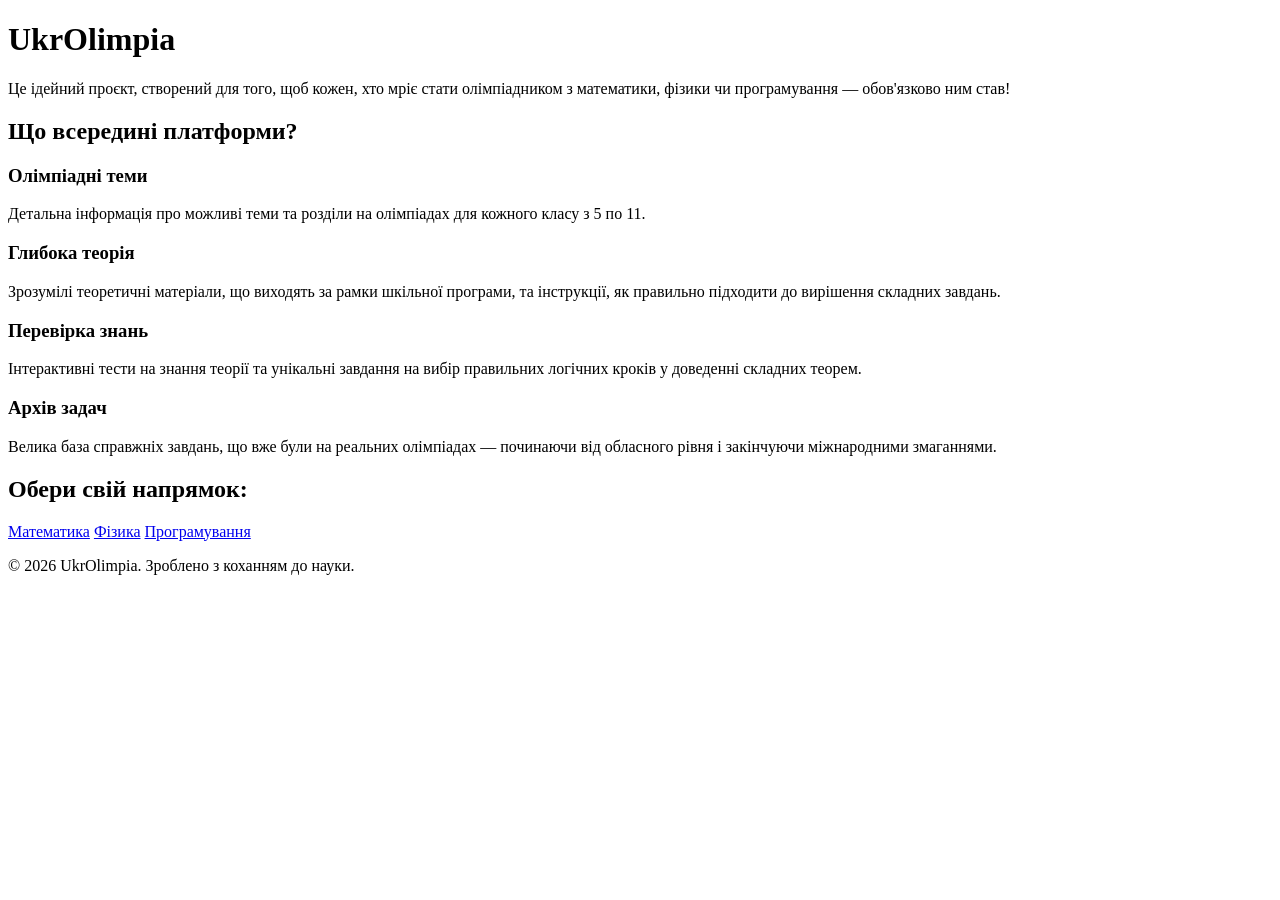
==== index.html @ 1d9d96b6 "Create index.html" ====
<!DOCTYPE html>
<html lang="uk">
<head>
    <meta charset="UTF-8">
    <meta name="viewport" content="width=device-width, initial-scale=1.0">
    <title>UkrOlimpia — Твій шлях до вершин</title>
    <!-- Підключення зовнішнього файлу стилів -->
    <link rel="stylesheet" href="style.css">
</head>
<body>

    <!-- Хедер з ідеєю проєкту -->
    <header>
        <div class="header-container">
            <h1>Ukr<span>Olimpia</span></h1>
            <p>
                Це ідейний проєкт, створений для того, щоб кожен, хто мріє стати олімпіадником з математики, фізики чи програмування — обов'язково ним став!
            </p>
        </div>
    </header>

    <!-- Головний контент сторінки -->
    <main>
        <h2 class="section-title">Що всередині платформи?</h2>
        
        <div class="features-grid">
            <!-- Картка 1: Теми -->
            <div class="feature-card">
                <h3>Олімпіадні теми</h3>
                <p>Детальна інформація про можливі теми та розділи на олімпіадах для кожного класу з 5 по 11.</p>
            </div>

            <!-- Картка 2: Теорія -->
            <div class="feature-card">
                <h3>Глибока теорія</h3>
                <p>Зрозумілі теоретичні матеріали, що виходять за рамки шкільної програми, та інструкції, як правильно підходити до вирішення складних завдань.</p>
            </div>

            <!-- Картка 3: Тести -->
            <div class="feature-card">
                <h3>Перевірка знань</h3>
                <p>Інтерактивні тести на знання теорії та унікальні завдання на вибір правильних логічних кроків у доведенні складних теорем.</p>
            </div>

            <!-- Картка 4: Реальні задачі -->
            <div class="feature-card">
                <h3>Архів задач</h3>
                <p>Велика база справжніх завдань, що вже були на реальних олімпіадах — починаючи від обласного рівня і закінчуючи міжнародними змаганнями.</p>
            </div>
        </div>

        <!-- Навігація по предметах -->
        <div class="subjects-section">
            <h2>Обери свій напрямок:</h2>
            <div class="buttons-container">
                <a href="#" class="btn-subject">Математика</a>
                <a href="#" class="btn-subject">Фізика</a>
                <a href="#" class="btn-subject">Програмування</a>
            </div>
        </div>
    </main>

    <!-- Футер -->
    <footer>
        <p>&copy; 2026 UkrOlimpia. Зроблено з коханням до науки.</p>
    </footer>

</body>
</html>
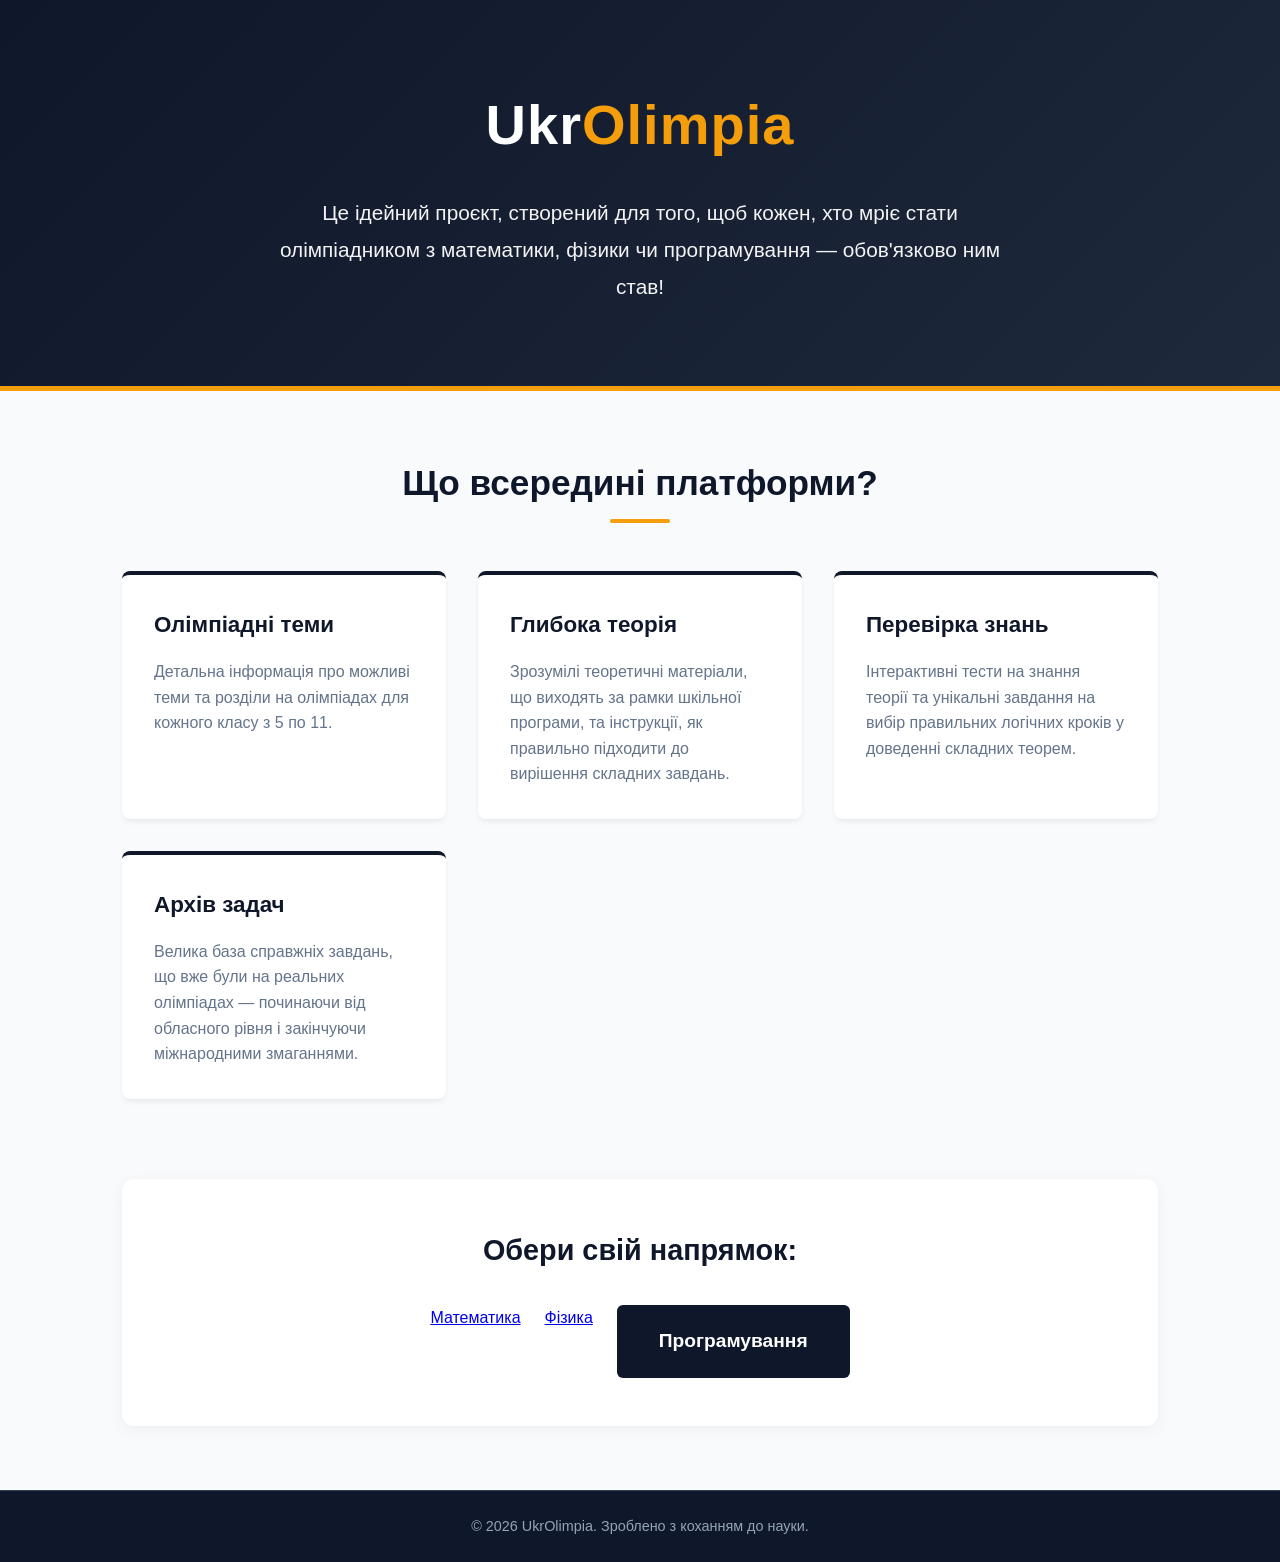
==== commit 3c509994: "Update index.html" ====
--- a/index.html
+++ b/index.html
@@ -53,8 +53,8 @@
         <div class="subjects-section">
             <h2>Обери свій напрямок:</h2>
             <div class="buttons-container">
-                <a href="#" class="btn-subject">Математика</a>
-                <a href="#" class="btn-subject">Фізика</a>
+                <a href="#" class="mathgen.html">Математика</a>
+                <a href="#" class="physicsgen.html">Фізика</a>
                 <a href="#" class="btn-subject">Програмування</a>
             </div>
         </div>
--- a/style.css
+++ b/style.css
@@ -0,0 +1,183 @@
+/* Базові налаштування (Строгий, але сучасний стиль) */
+:root {
+    --bg-color: #f8fafc;
+    --primary-dark: #0f172a; /* Глибокий синій/графіт */
+    --secondary-dark: #1e293b;
+    --accent-gold: #f59e0b; /* Золотий акцент */
+    --accent-hover: #d97706;
+    --text-light: #ffffff;
+    --text-dark: #334155;
+}
+
+* {
+    margin: 0;
+    padding: 0;
+    box-sizing: border-box;
+    font-family: 'Segoe UI', Tahoma, Geneva, Verdana, sans-serif;
+}
+
+body {
+    background-color: var(--bg-color);
+    color: var(--text-dark);
+    line-height: 1.6;
+    display: flex;
+    flex-direction: column;
+    min-height: 100vh;
+}
+
+/* Хедер / Hero Section */
+header {
+    background: linear-gradient(135deg, var(--primary-dark) 0%, var(--secondary-dark) 100%);
+    color: var(--text-light);
+    padding: 5rem 2rem;
+    text-align: center;
+    position: relative;
+    border-bottom: 5px solid var(--accent-gold);
+}
+
+.header-container {
+    max-width: 900px;
+    margin: 0 auto;
+}
+
+header h1 {
+    font-size: 3.5rem;
+    font-weight: 800;
+    letter-spacing: 1px;
+    margin-bottom: 1.5rem;
+    color: var(--text-light);
+}
+
+header h1 span {
+    color: var(--accent-gold);
+}
+
+header p {
+    font-size: 1.3rem;
+    font-weight: 300;
+    max-width: 750px;
+    margin: 0 auto;
+    opacity: 0.95;
+    line-height: 1.8;
+}
+
+/* Головний контент */
+main {
+    flex: 1;
+    max-width: 1100px;
+    margin: 0 auto;
+    padding: 4rem 2rem;
+    width: 100%;
+}
+
+.section-title {
+    text-align: center;
+    font-size: 2.2rem;
+    color: var(--primary-dark);
+    margin-bottom: 3rem;
+    position: relative;
+}
+
+.section-title::after {
+    content: '';
+    display: block;
+    width: 60px;
+    height: 4px;
+    background-color: var(--accent-gold);
+    margin: 0.5rem auto 0;
+    border-radius: 2px;
+}
+
+/* Сітка з картками */
+.features-grid {
+    display: grid;
+    grid-template-columns: repeat(auto-fit, minmax(280px, 1fr));
+    gap: 2rem;
+    margin-bottom: 5rem;
+}
+
+.feature-card {
+    background: #ffffff;
+    padding: 2rem;
+    border-radius: 8px;
+    box-shadow: 0 4px 6px -1px rgba(0, 0, 0, 0.05), 0 2px 4px -1px rgba(0, 0, 0, 0.03);
+    border-top: 4px solid var(--primary-dark);
+    transition: transform 0.2s, box-shadow 0.2s;
+}
+
+.feature-card:hover {
+    transform: translateY(-5px);
+    box-shadow: 0 10px 15px -3px rgba(0, 0, 0, 0.1);
+    border-top-color: var(--accent-gold);
+}
+
+.feature-card h3 {
+    font-size: 1.4rem;
+    color: var(--primary-dark);
+    margin-bottom: 1rem;
+}
+
+.feature-card p {
+    font-size: 1rem;
+    color: #64748b;
+}
+
+/* Блок вибору предметів */
+.subjects-section {
+    text-align: center;
+    background: #ffffff;
+    padding: 3rem 2rem;
+    border-radius: 12px;
+    box-shadow: 0 4px 15px rgba(0,0,0,0.05);
+}
+
+.subjects-section h2 {
+    font-size: 1.8rem;
+    margin-bottom: 2rem;
+    color: var(--primary-dark);
+}
+
+.buttons-container {
+    display: flex;
+    flex-wrap: wrap;
+    justify-content: center;
+    gap: 1.5rem;
+}
+
+.btn-subject {
+    display: inline-block;
+    padding: 1.2rem 2.5rem;
+    font-size: 1.2rem;
+    font-weight: 600;
+    text-decoration: none;
+    color: var(--text-light);
+    background-color: var(--primary-dark);
+    border-radius: 6px;
+    transition: all 0.3s ease;
+    min-width: 220px;
+    border: 2px solid transparent;
+}
+
+.btn-subject:hover {
+    background-color: var(--accent-gold);
+    color: var(--primary-dark);
+    transform: scale(1.05);
+    box-shadow: 0 5px 15px rgba(245, 158, 11, 0.4);
+}
+
+/* Футер */
+footer {
+    background-color: var(--primary-dark);
+    color: #94a3b8;
+    text-align: center;
+    padding: 1.5rem;
+    font-size: 0.9rem;
+    border-top: 1px solid #334155;
+}
+
+/* Адаптивність */
+@media (max-width: 768px) {
+    header h1 { font-size: 2.5rem; }
+    header p { font-size: 1.1rem; }
+    .btn-subject { width: 100%; }
+}
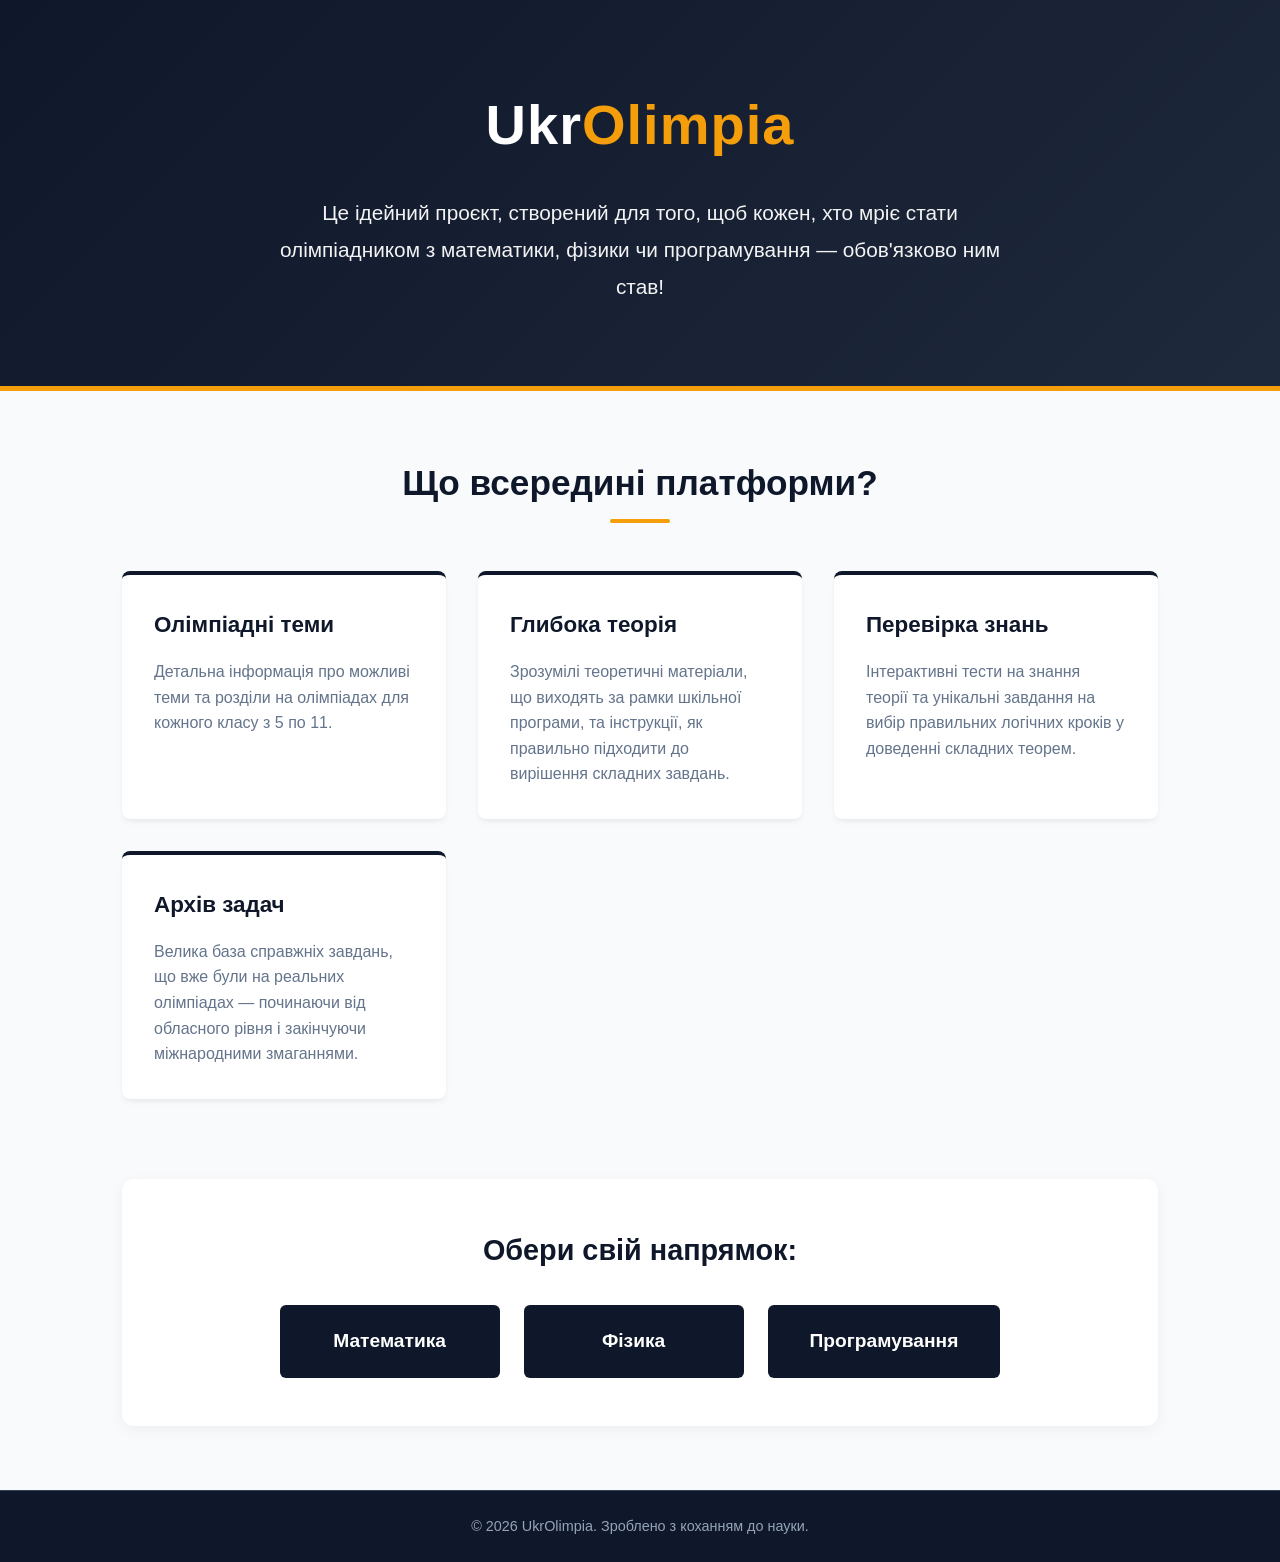
==== commit 440db3e4: "Update index.html" ====
--- a/index.html
+++ b/index.html
@@ -53,8 +53,8 @@
         <div class="subjects-section">
             <h2>Обери свій напрямок:</h2>
             <div class="buttons-container">
-                <a href="#" class="mathgen.html">Математика</a>
-                <a href="#" class="physicsgen.html">Фізика</a>
+                <a href="mathgen.html" class="btn-subject">Математика</a>
+                <a href="physicsgen.html" class="btn-subject">Фізика</a>
                 <a href="#" class="btn-subject">Програмування</a>
             </div>
         </div>
